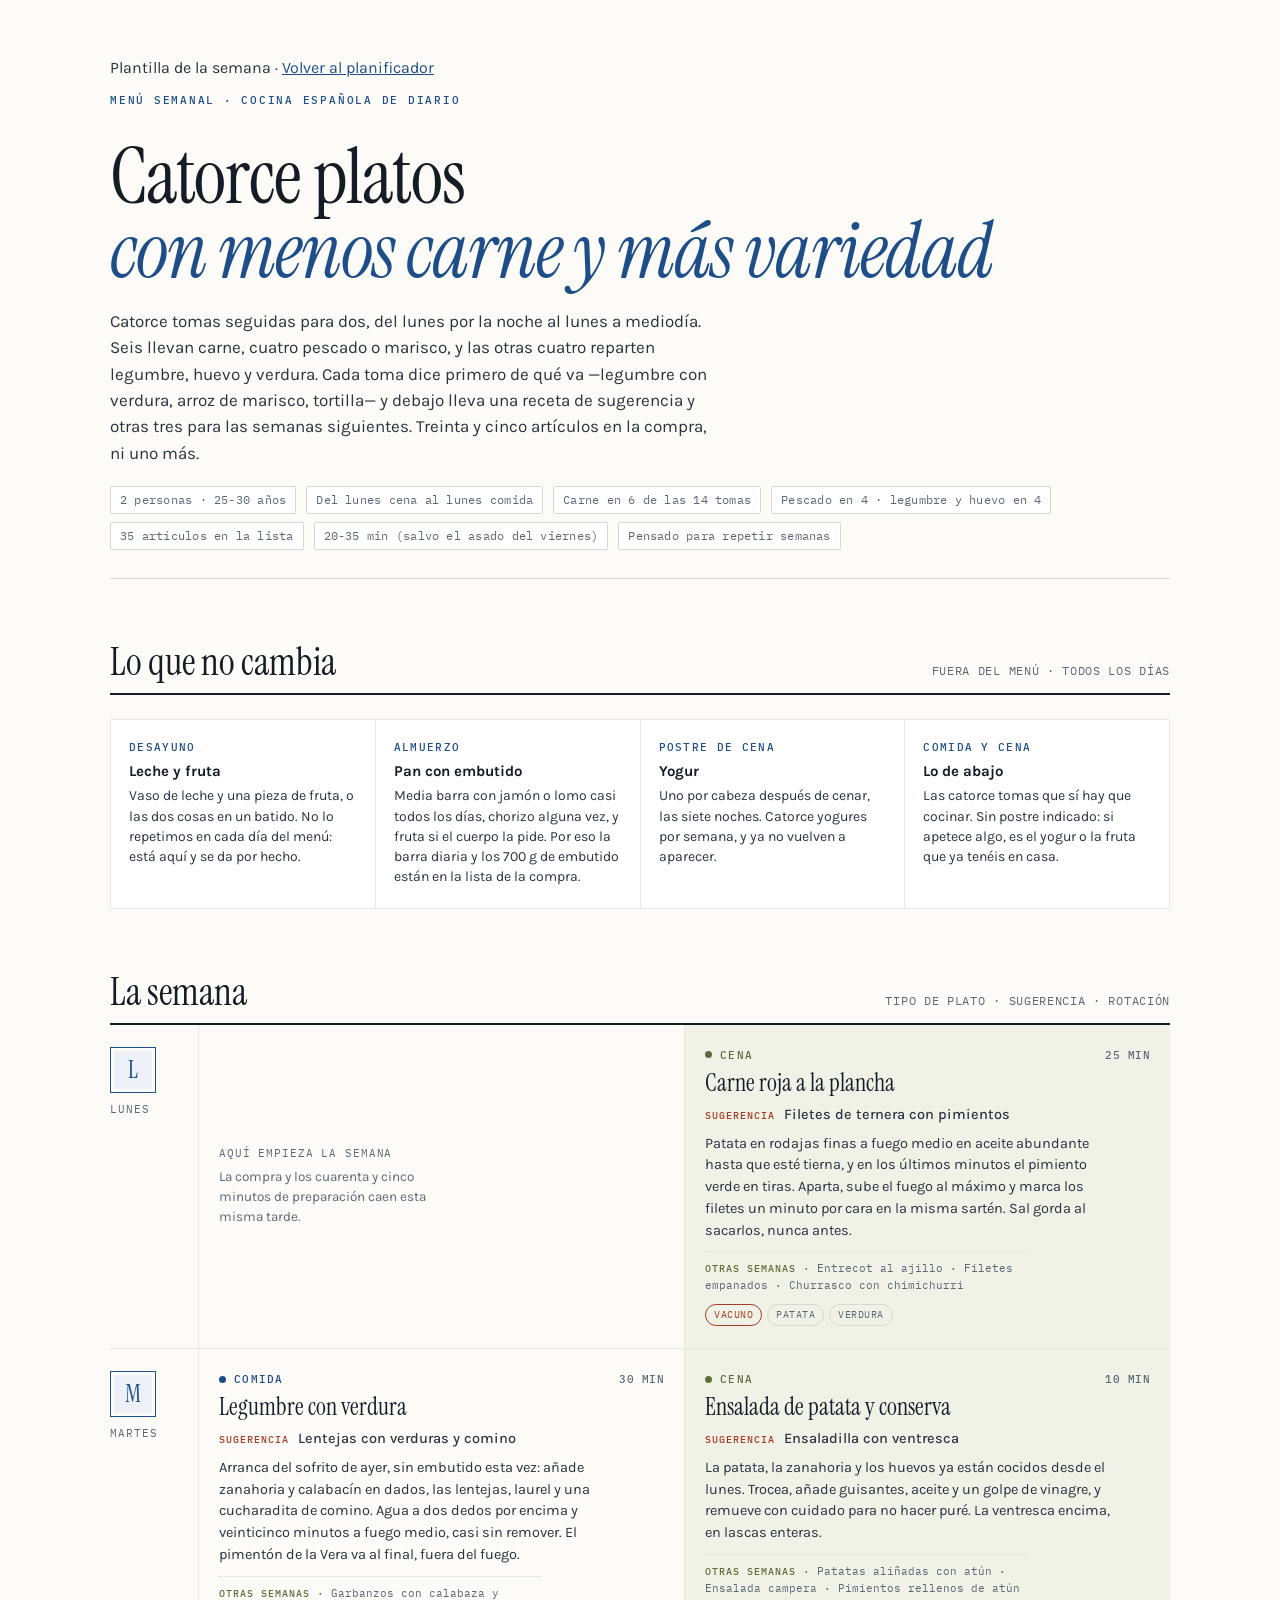
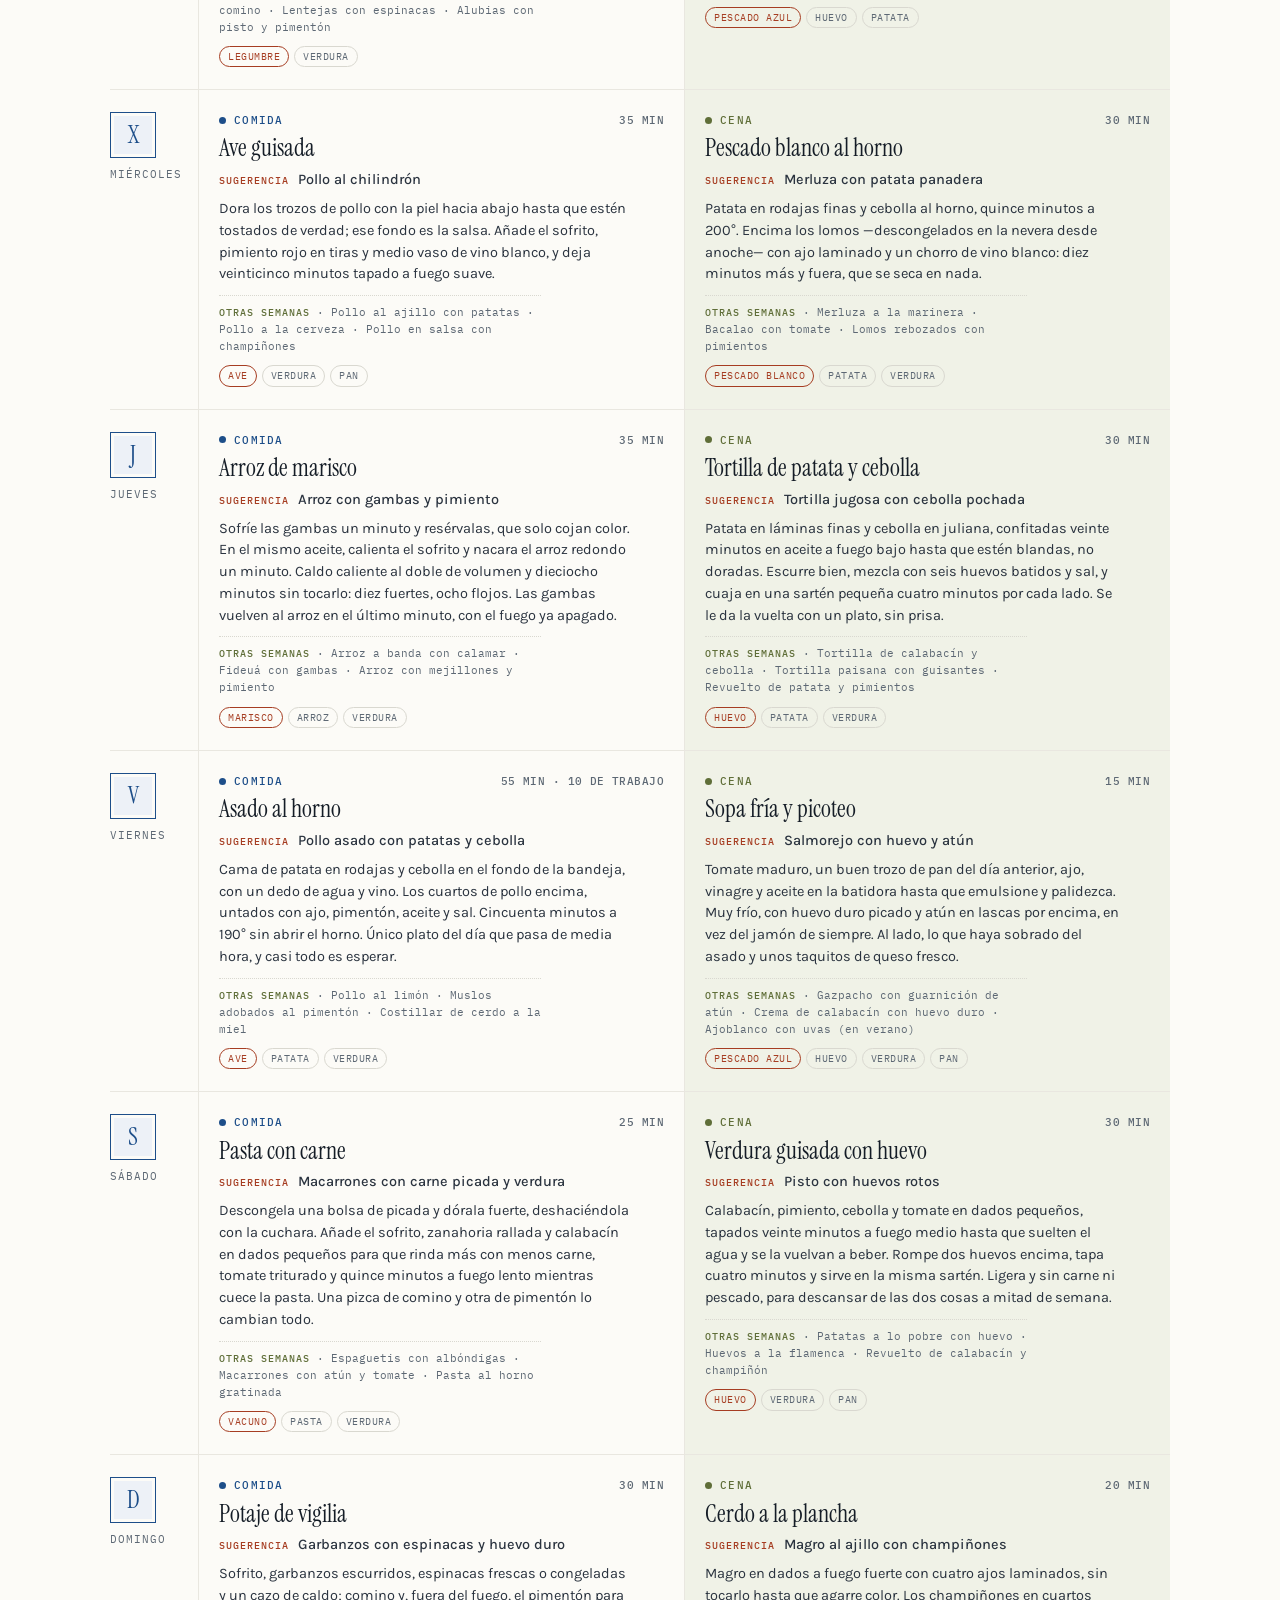
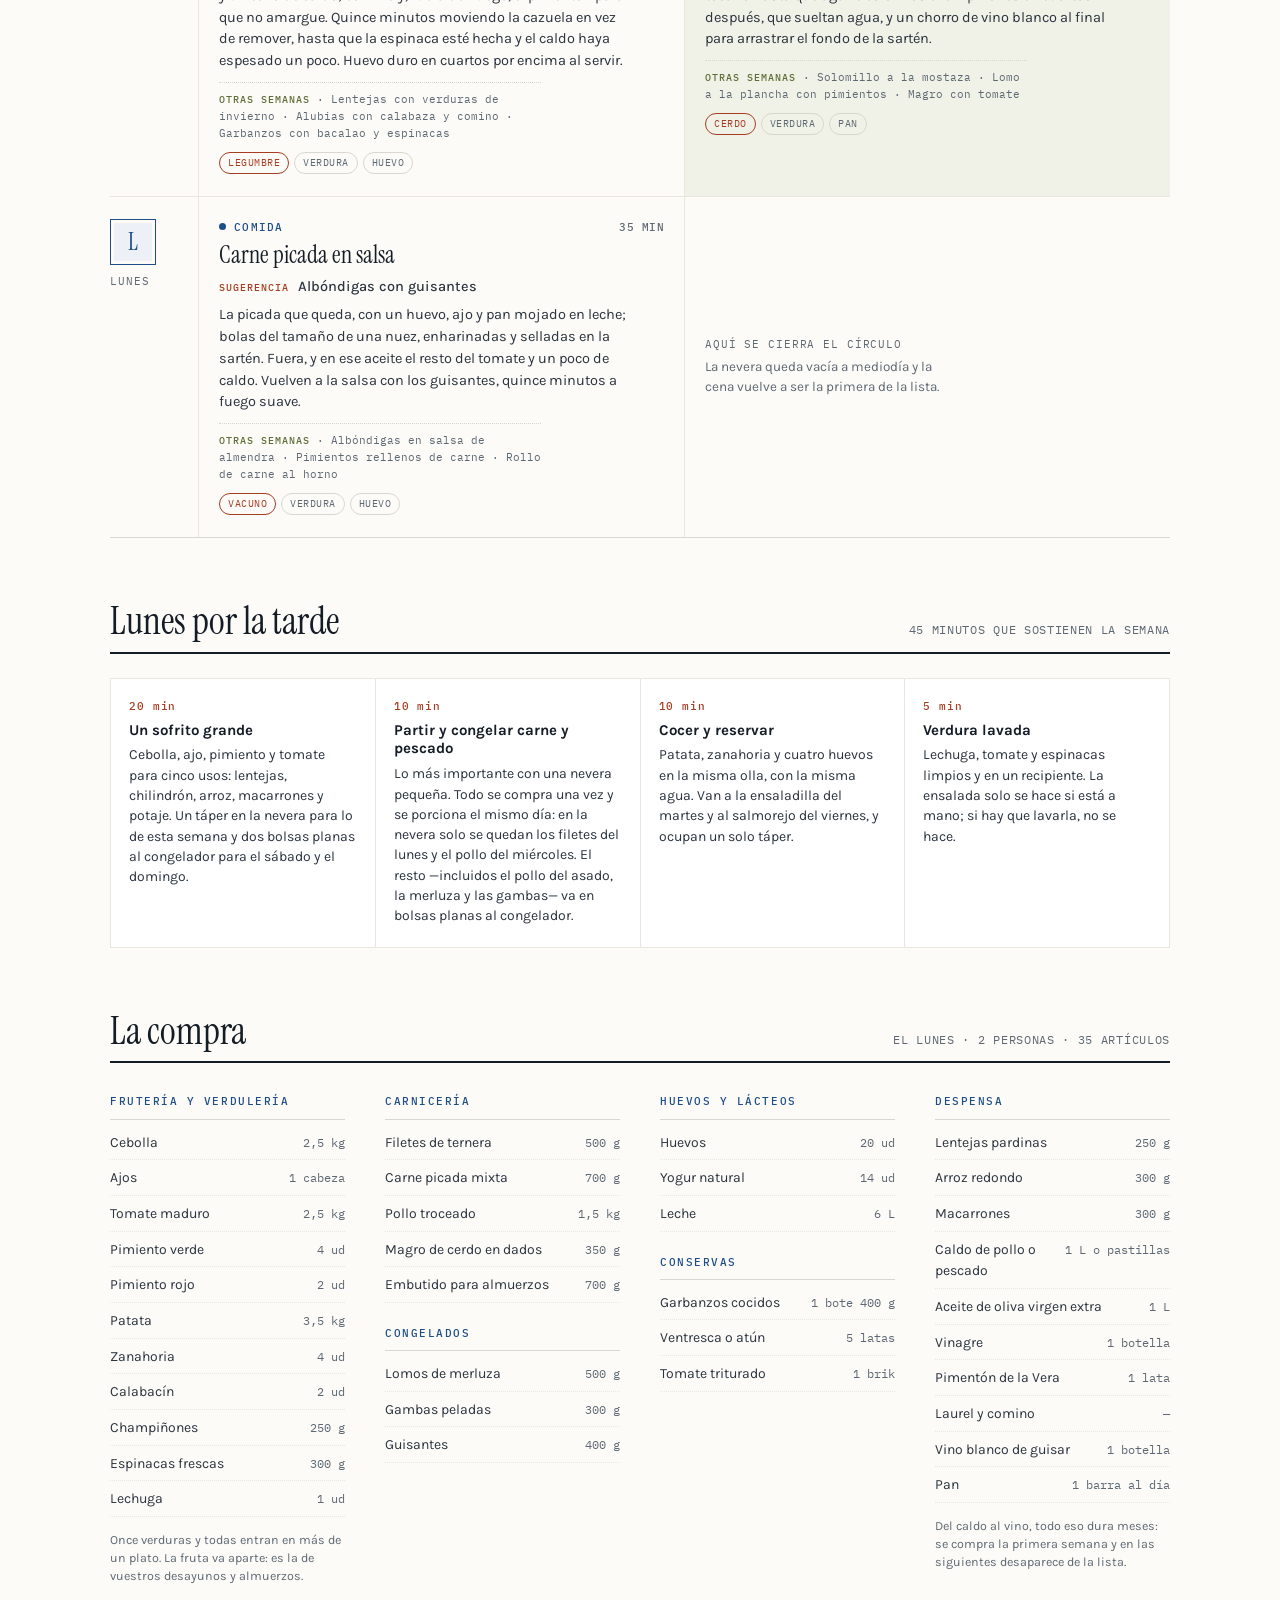
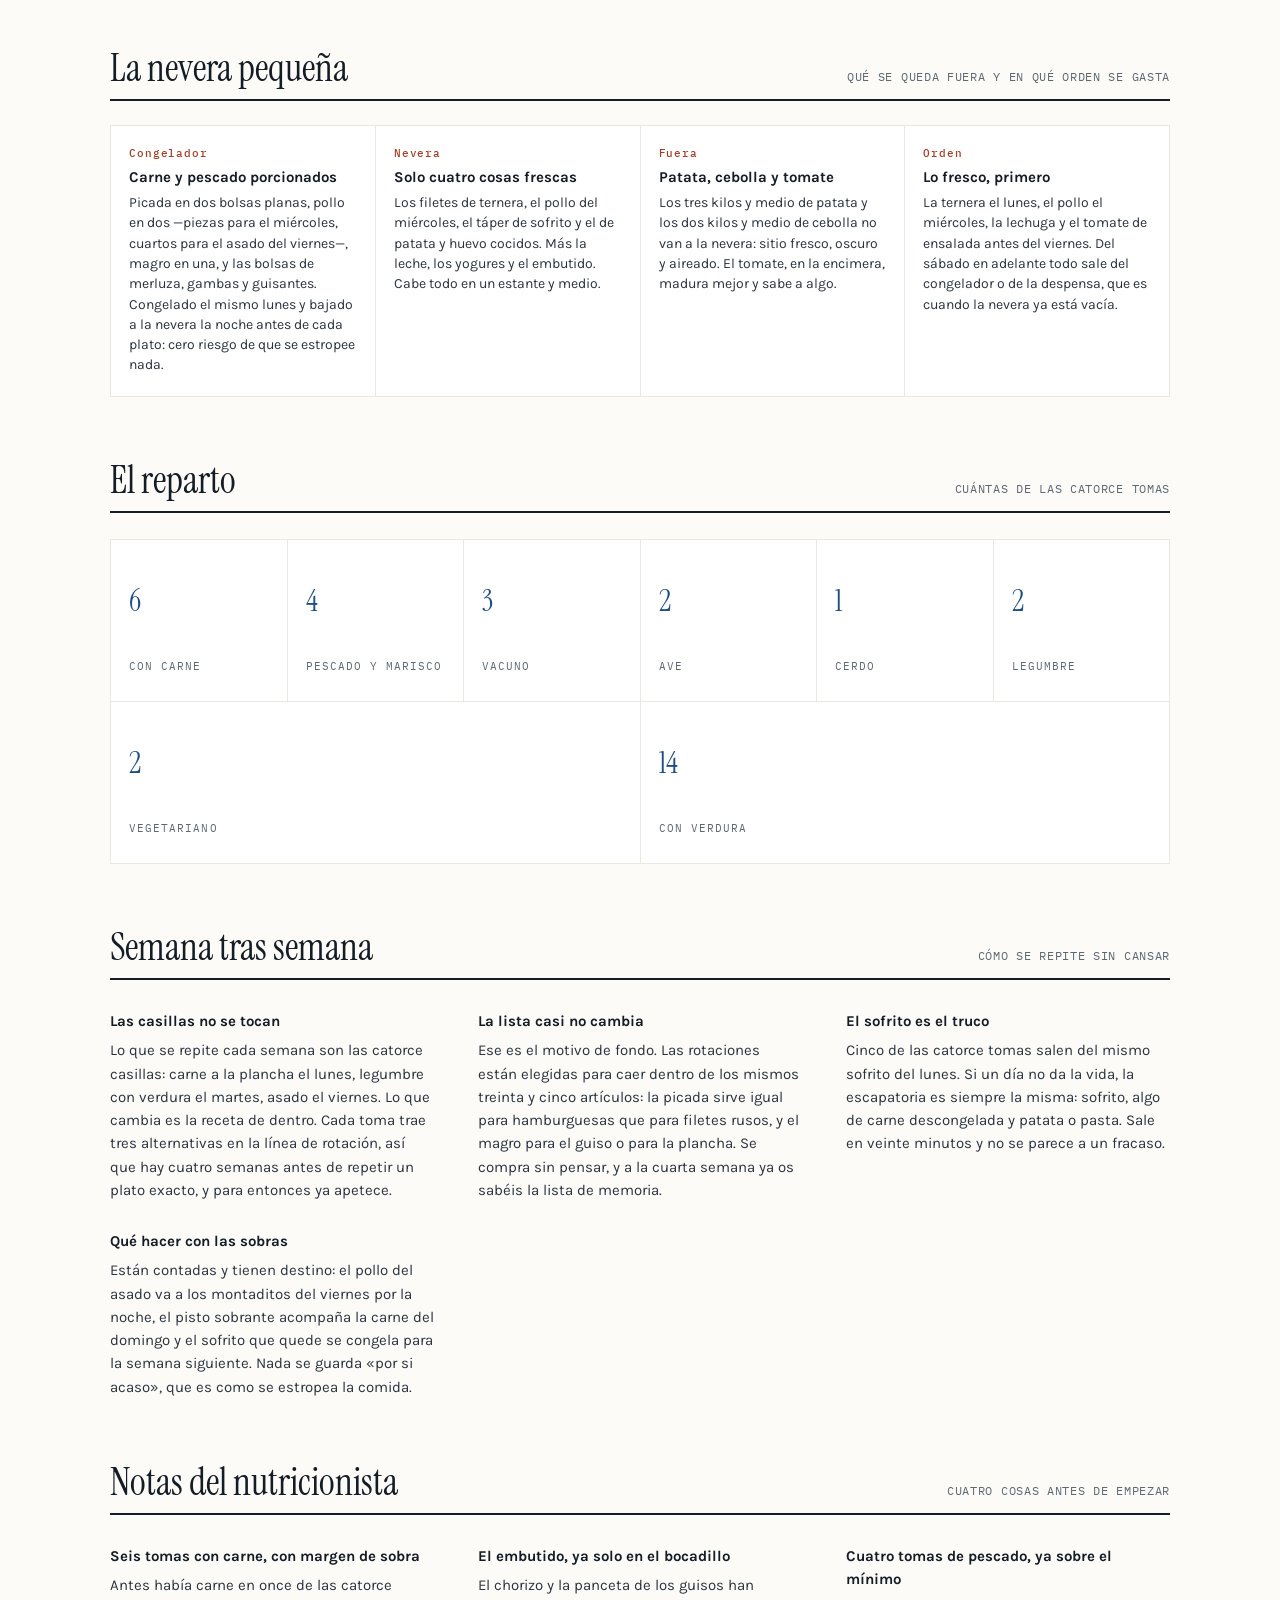
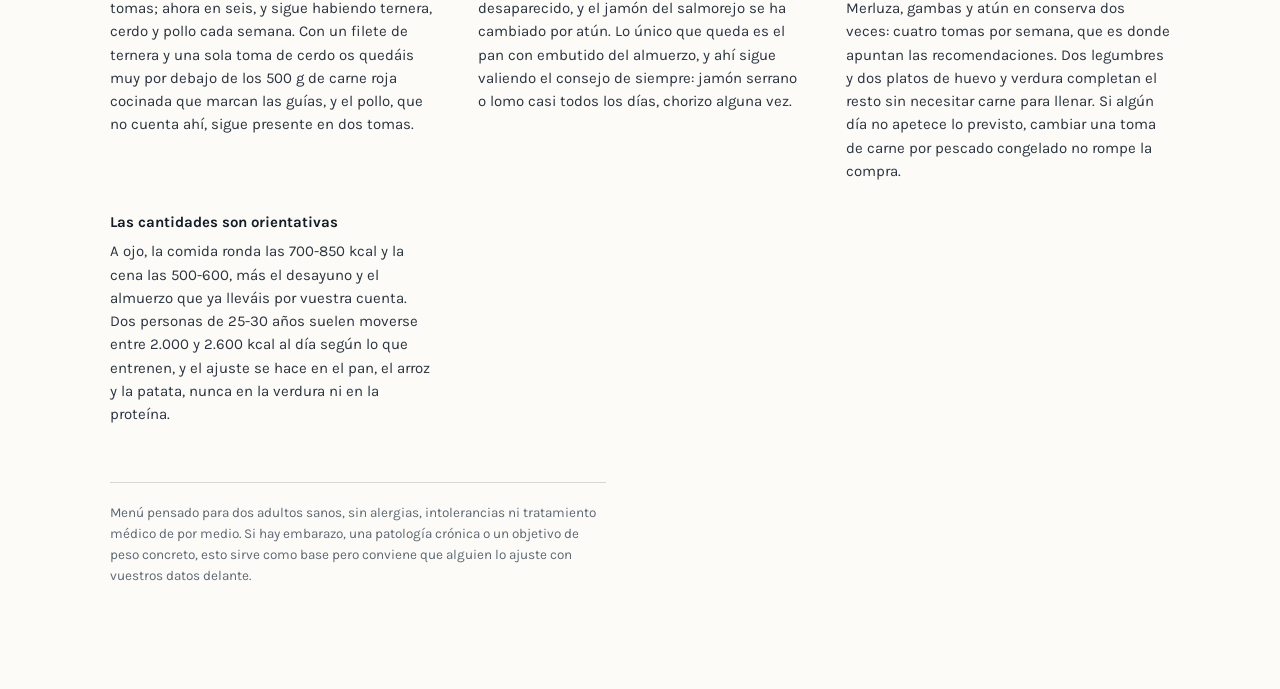
==== plantilla.html @ d4ab8a65 "Convertir la landing en plantilla y añadir un planificador con grafo de alimentos La landing pasa a " ====
<!doctype html>
<html lang="es">
<head>
<meta charset="utf-8">
<meta name="viewport" content="width=device-width, initial-scale=1">
<meta name="description" content="Catorce platos para dos, del lunes por la noche al lunes a mediodía: carne en seis de las catorce tomas, pescado, legumbre y huevo en el resto, una rotación para repetir semanas y una compra de treinta y cinco artículos.">
<meta property="og:title" content="Catorce Platos">
<meta property="og:description" content="Catorce platos para dos, del lunes por la noche al lunes a mediodía: carne en seis de las catorce tomas, pescado, legumbre y huevo en el resto, una rotación para repetir semanas y una compra de treinta y cinco artículos.">
<meta property="og:type" content="website">
<link rel="icon" href="data:image/svg+xml,<svg xmlns=%22http://www.w3.org/2000/svg%22 viewBox=%220 0 100 100%22><text y=%22.9em%22 font-size=%2290%22>%F0%9F%A5%98</text></svg>">
<style>
  :root { color-scheme: light dark; }
  body { margin: 0; }
  img { max-width: 100%; }
  [hidden] { display: none !important; }
</style>
<title>Catorce Platos</title>
<link rel="preconnect" href="https://fonts.googleapis.com">
<link rel="preconnect" href="https://fonts.gstatic.com" crossorigin>
<link rel="stylesheet" href="https://fonts.googleapis.com/css2?family=Instrument+Serif:ital@0;1&amp;family=Karla:wght@400;500;700&amp;family=IBM+Plex+Mono:wght@400;500&amp;display=swap">
<link rel="stylesheet" href="estilos.css">
</head>
<body>

<div class="hoja">

  <nav class="plantilla-aviso">Plantilla de la semana · <a href="index.html">Volver al planificador</a></nav>

  <header class="cabecera">
    <p class="eyebrow">Menú semanal · Cocina española de diario</p>
    <h1>Catorce platos<br><em>con menos carne y más variedad</em></h1>
    <p class="entradilla">Catorce tomas seguidas para dos, del lunes por la noche al lunes a mediodía. Seis llevan carne, cuatro pescado o marisco, y las otras cuatro reparten legumbre, huevo y verdura. Cada toma dice primero de qué va —legumbre con verdura, arroz de marisco, tortilla— y debajo lleva una receta de sugerencia y otras tres para las semanas siguientes. Treinta y cinco artículos en la compra, ni uno más.</p>
    <ul class="supuestos">
      <li>2 personas · 25-30 años</li>
      <li>Del lunes cena al lunes comida</li>
      <li>Carne en 6 de las 14 tomas</li>
      <li>Pescado en 4 · legumbre y huevo en 4</li>
      <li>35 artículos en la lista</li>
      <li>20-35 min (salvo el asado del viernes)</li>
      <li>Pensado para repetir semanas</li>
    </ul>
  </header>

  <div class="rotulo">
    <h2>Lo que no cambia</h2>
    <p>Fuera del menú · Todos los días</p>
  </div>

  <div class="tareas fijo">
    <div class="tarea">
      <p class="reloj">Desayuno</p>
      <h3>Leche y fruta</h3>
      <p>Vaso de leche y una pieza de fruta, o las dos cosas en un batido. No lo repetimos en cada día del menú: está aquí y se da por hecho.</p>
    </div>
    <div class="tarea">
      <p class="reloj">Almuerzo</p>
      <h3>Pan con embutido</h3>
      <p>Media barra con jamón o lomo casi todos los días, chorizo alguna vez, y fruta si el cuerpo la pide. Por eso la barra diaria y los 700 g de embutido están en la lista de la compra.</p>
    </div>
    <div class="tarea">
      <p class="reloj">Postre de cena</p>
      <h3>Yogur</h3>
      <p>Uno por cabeza después de cenar, las siete noches. Catorce yogures por semana, y ya no vuelven a aparecer.</p>
    </div>
    <div class="tarea">
      <p class="reloj">Comida y cena</p>
      <h3>Lo de abajo</h3>
      <p>Las catorce tomas que sí hay que cocinar. Sin postre indicado: si apetece algo, es el yogur o la fruta que ya tenéis en casa.</p>
    </div>
  </div>

  <div class="rotulo">
    <h2>La semana</h2>
    <p>Tipo de plato · Sugerencia · Rotación</p>
  </div>

  <section class="semana">

    <article class="dia">
      <div class="fecha">
        <div class="azulejo" aria-hidden="true">L</div>
        <span>Lunes</span>
      </div>
      <div class="toma toma--linde">
        <p>Aquí empieza la semana</p>
        <p class="eco">La compra y los cuarenta y cinco minutos de preparación caen esta misma tarde.</p>
      </div>
      <div class="toma toma--cena">
        <div class="toma-cab"><span class="marca"></span>Cena<span class="reloj">25 min</span></div>
        <h3>Carne roja a la plancha</h3>
        <p class="sug"><em>Sugerencia</em><b>Filetes de ternera con pimientos</b></p>
        <p>Patata en rodajas finas a fuego medio en aceite abundante hasta que esté tierna, y en los últimos minutos el pimiento verde en tiras. Aparta, sube el fuego al máximo y marca los filetes un minuto por cara en la misma sartén. Sal gorda al sacarlos, nunca antes.</p>
        <p class="rot"><em>Otras semanas</em> · Entrecot al ajillo · Filetes empanados · Churrasco con chimichurri</p>
        <ul class="chips"><li class="destaca">Vacuno</li><li>Patata</li><li>Verdura</li></ul>
      </div>
    </article>

    <article class="dia">
      <div class="fecha">
        <div class="azulejo" aria-hidden="true">M</div>
        <span>Martes</span>
      </div>
      <div class="toma toma--comida">
        <div class="toma-cab"><span class="marca"></span>Comida<span class="reloj">30 min</span></div>
        <h3>Legumbre con verdura</h3>
        <p class="sug"><em>Sugerencia</em><b>Lentejas con verduras y comino</b></p>
        <p>Arranca del sofrito de ayer, sin embutido esta vez: añade zanahoria y calabacín en dados, las lentejas, laurel y una cucharadita de comino. Agua a dos dedos por encima y veinticinco minutos a fuego medio, casi sin remover. El pimentón de la Vera va al final, fuera del fuego.</p>
        <p class="rot"><em>Otras semanas</em> · Garbanzos con calabaza y comino · Lentejas con espinacas · Alubias con pisto y pimentón</p>
        <ul class="chips"><li class="destaca">Legumbre</li><li>Verdura</li></ul>
      </div>
      <div class="toma toma--cena">
        <div class="toma-cab"><span class="marca"></span>Cena<span class="reloj">10 min</span></div>
        <h3>Ensalada de patata y conserva</h3>
        <p class="sug"><em>Sugerencia</em><b>Ensaladilla con ventresca</b></p>
        <p>La patata, la zanahoria y los huevos ya están cocidos desde el lunes. Trocea, añade guisantes, aceite y un golpe de vinagre, y remueve con cuidado para no hacer puré. La ventresca encima, en lascas enteras.</p>
        <p class="rot"><em>Otras semanas</em> · Patatas aliñadas con atún · Ensalada campera · Pimientos rellenos de atún</p>
        <ul class="chips"><li class="destaca">Pescado azul</li><li>Huevo</li><li>Patata</li></ul>
      </div>
    </article>

    <article class="dia">
      <div class="fecha">
        <div class="azulejo" aria-hidden="true">X</div>
        <span>Miércoles</span>
      </div>
      <div class="toma toma--comida">
        <div class="toma-cab"><span class="marca"></span>Comida<span class="reloj">35 min</span></div>
        <h3>Ave guisada</h3>
        <p class="sug"><em>Sugerencia</em><b>Pollo al chilindrón</b></p>
        <p>Dora los trozos de pollo con la piel hacia abajo hasta que estén tostados de verdad; ese fondo es la salsa. Añade el sofrito, pimiento rojo en tiras y medio vaso de vino blanco, y deja veinticinco minutos tapado a fuego suave.</p>
        <p class="rot"><em>Otras semanas</em> · Pollo al ajillo con patatas · Pollo a la cerveza · Pollo en salsa con champiñones</p>
        <ul class="chips"><li class="destaca">Ave</li><li>Verdura</li><li>Pan</li></ul>
      </div>
      <div class="toma toma--cena">
        <div class="toma-cab"><span class="marca"></span>Cena<span class="reloj">30 min</span></div>
        <h3>Pescado blanco al horno</h3>
        <p class="sug"><em>Sugerencia</em><b>Merluza con patata panadera</b></p>
        <p>Patata en rodajas finas y cebolla al horno, quince minutos a 200°. Encima los lomos —descongelados en la nevera desde anoche— con ajo laminado y un chorro de vino blanco: diez minutos más y fuera, que se seca en nada.</p>
        <p class="rot"><em>Otras semanas</em> · Merluza a la marinera · Bacalao con tomate · Lomos rebozados con pimientos</p>
        <ul class="chips"><li class="destaca">Pescado blanco</li><li>Patata</li><li>Verdura</li></ul>
      </div>
    </article>

    <article class="dia">
      <div class="fecha">
        <div class="azulejo" aria-hidden="true">J</div>
        <span>Jueves</span>
      </div>
      <div class="toma toma--comida">
        <div class="toma-cab"><span class="marca"></span>Comida<span class="reloj">35 min</span></div>
        <h3>Arroz de marisco</h3>
        <p class="sug"><em>Sugerencia</em><b>Arroz con gambas y pimiento</b></p>
        <p>Sofríe las gambas un minuto y resérvalas, que solo cojan color. En el mismo aceite, calienta el sofrito y nacara el arroz redondo un minuto. Caldo caliente al doble de volumen y dieciocho minutos sin tocarlo: diez fuertes, ocho flojos. Las gambas vuelven al arroz en el último minuto, con el fuego ya apagado.</p>
        <p class="rot"><em>Otras semanas</em> · Arroz a banda con calamar · Fideuá con gambas · Arroz con mejillones y pimiento</p>
        <ul class="chips"><li class="destaca">Marisco</li><li>Arroz</li><li>Verdura</li></ul>
      </div>
      <div class="toma toma--cena">
        <div class="toma-cab"><span class="marca"></span>Cena<span class="reloj">30 min</span></div>
        <h3>Tortilla de patata y cebolla</h3>
        <p class="sug"><em>Sugerencia</em><b>Tortilla jugosa con cebolla pochada</b></p>
        <p>Patata en láminas finas y cebolla en juliana, confitadas veinte minutos en aceite a fuego bajo hasta que estén blandas, no doradas. Escurre bien, mezcla con seis huevos batidos y sal, y cuaja en una sartén pequeña cuatro minutos por cada lado. Se le da la vuelta con un plato, sin prisa.</p>
        <p class="rot"><em>Otras semanas</em> · Tortilla de calabacín y cebolla · Tortilla paisana con guisantes · Revuelto de patata y pimientos</p>
        <ul class="chips"><li class="destaca">Huevo</li><li>Patata</li><li>Verdura</li></ul>
      </div>
    </article>

    <article class="dia">
      <div class="fecha">
        <div class="azulejo" aria-hidden="true">V</div>
        <span>Viernes</span>
      </div>
      <div class="toma toma--comida">
        <div class="toma-cab"><span class="marca"></span>Comida<span class="reloj">55 min · 10 de trabajo</span></div>
        <h3>Asado al horno</h3>
        <p class="sug"><em>Sugerencia</em><b>Pollo asado con patatas y cebolla</b></p>
        <p>Cama de patata en rodajas y cebolla en el fondo de la bandeja, con un dedo de agua y vino. Los cuartos de pollo encima, untados con ajo, pimentón, aceite y sal. Cincuenta minutos a 190° sin abrir el horno. Único plato del día que pasa de media hora, y casi todo es esperar.</p>
        <p class="rot"><em>Otras semanas</em> · Pollo al limón · Muslos adobados al pimentón · Costillar de cerdo a la miel</p>
        <ul class="chips"><li class="destaca">Ave</li><li>Patata</li><li>Verdura</li></ul>
      </div>
      <div class="toma toma--cena">
        <div class="toma-cab"><span class="marca"></span>Cena<span class="reloj">15 min</span></div>
        <h3>Sopa fría y picoteo</h3>
        <p class="sug"><em>Sugerencia</em><b>Salmorejo con huevo y atún</b></p>
        <p>Tomate maduro, un buen trozo de pan del día anterior, ajo, vinagre y aceite en la batidora hasta que emulsione y palidezca. Muy frío, con huevo duro picado y atún en lascas por encima, en vez del jamón de siempre. Al lado, lo que haya sobrado del asado y unos taquitos de queso fresco.</p>
        <p class="rot"><em>Otras semanas</em> · Gazpacho con guarnición de atún · Crema de calabacín con huevo duro · Ajoblanco con uvas (en verano)</p>
        <ul class="chips"><li class="destaca">Pescado azul</li><li>Huevo</li><li>Verdura</li><li>Pan</li></ul>
      </div>
    </article>

    <article class="dia">
      <div class="fecha">
        <div class="azulejo" aria-hidden="true">S</div>
        <span>Sábado</span>
      </div>
      <div class="toma toma--comida">
        <div class="toma-cab"><span class="marca"></span>Comida<span class="reloj">25 min</span></div>
        <h3>Pasta con carne</h3>
        <p class="sug"><em>Sugerencia</em><b>Macarrones con carne picada y verdura</b></p>
        <p>Descongela una bolsa de picada y dórala fuerte, deshaciéndola con la cuchara. Añade el sofrito, zanahoria rallada y calabacín en dados pequeños para que rinda más con menos carne, tomate triturado y quince minutos a fuego lento mientras cuece la pasta. Una pizca de comino y otra de pimentón lo cambian todo.</p>
        <p class="rot"><em>Otras semanas</em> · Espaguetis con albóndigas · Macarrones con atún y tomate · Pasta al horno gratinada</p>
        <ul class="chips"><li class="destaca">Vacuno</li><li>Pasta</li><li>Verdura</li></ul>
      </div>
      <div class="toma toma--cena">
        <div class="toma-cab"><span class="marca"></span>Cena<span class="reloj">30 min</span></div>
        <h3>Verdura guisada con huevo</h3>
        <p class="sug"><em>Sugerencia</em><b>Pisto con huevos rotos</b></p>
        <p>Calabacín, pimiento, cebolla y tomate en dados pequeños, tapados veinte minutos a fuego medio hasta que suelten el agua y se la vuelvan a beber. Rompe dos huevos encima, tapa cuatro minutos y sirve en la misma sartén. Ligera y sin carne ni pescado, para descansar de las dos cosas a mitad de semana.</p>
        <p class="rot"><em>Otras semanas</em> · Patatas a lo pobre con huevo · Huevos a la flamenca · Revuelto de calabacín y champiñón</p>
        <ul class="chips"><li class="destaca">Huevo</li><li>Verdura</li><li>Pan</li></ul>
      </div>
    </article>

    <article class="dia">
      <div class="fecha">
        <div class="azulejo" aria-hidden="true">D</div>
        <span>Domingo</span>
      </div>
      <div class="toma toma--comida">
        <div class="toma-cab"><span class="marca"></span>Comida<span class="reloj">30 min</span></div>
        <h3>Potaje de vigilia</h3>
        <p class="sug"><em>Sugerencia</em><b>Garbanzos con espinacas y huevo duro</b></p>
        <p>Sofrito, garbanzos escurridos, espinacas frescas o congeladas y un cazo de caldo; comino y, fuera del fuego, el pimentón para que no amargue. Quince minutos moviendo la cazuela en vez de remover, hasta que la espinaca esté hecha y el caldo haya espesado un poco. Huevo duro en cuartos por encima al servir.</p>
        <p class="rot"><em>Otras semanas</em> · Lentejas con verduras de invierno · Alubias con calabaza y comino · Garbanzos con bacalao y espinacas</p>
        <ul class="chips"><li class="destaca">Legumbre</li><li>Verdura</li><li>Huevo</li></ul>
      </div>
      <div class="toma toma--cena">
        <div class="toma-cab"><span class="marca"></span>Cena<span class="reloj">20 min</span></div>
        <h3>Cerdo a la plancha</h3>
        <p class="sug"><em>Sugerencia</em><b>Magro al ajillo con champiñones</b></p>
        <p>Magro en dados a fuego fuerte con cuatro ajos laminados, sin tocarlo hasta que agarre color. Los champiñones en cuartos después, que sueltan agua, y un chorro de vino blanco al final para arrastrar el fondo de la sartén.</p>
        <p class="rot"><em>Otras semanas</em> · Solomillo a la mostaza · Lomo a la plancha con pimientos · Magro con tomate</p>
        <ul class="chips"><li class="destaca">Cerdo</li><li>Verdura</li><li>Pan</li></ul>
      </div>
    </article>

    <article class="dia">
      <div class="fecha">
        <div class="azulejo" aria-hidden="true">L</div>
        <span>Lunes</span>
      </div>
      <div class="toma toma--comida">
        <div class="toma-cab"><span class="marca"></span>Comida<span class="reloj">35 min</span></div>
        <h3>Carne picada en salsa</h3>
        <p class="sug"><em>Sugerencia</em><b>Albóndigas con guisantes</b></p>
        <p>La picada que queda, con un huevo, ajo y pan mojado en leche; bolas del tamaño de una nuez, enharinadas y selladas en la sartén. Fuera, y en ese aceite el resto del tomate y un poco de caldo. Vuelven a la salsa con los guisantes, quince minutos a fuego suave.</p>
        <p class="rot"><em>Otras semanas</em> · Albóndigas en salsa de almendra · Pimientos rellenos de carne · Rollo de carne al horno</p>
        <ul class="chips"><li class="destaca">Vacuno</li><li>Verdura</li><li>Huevo</li></ul>
      </div>
      <div class="toma toma--linde">
        <p>Aquí se cierra el círculo</p>
        <p class="eco">La nevera queda vacía a mediodía y la cena vuelve a ser la primera de la lista.</p>
      </div>
    </article>

  </section>

  <div class="rotulo">
    <h2>Lunes por la tarde</h2>
    <p>45 minutos que sostienen la semana</p>
  </div>

  <div class="tareas">
    <div class="tarea">
      <p class="reloj">20 min</p>
      <h3>Un sofrito grande</h3>
      <p>Cebolla, ajo, pimiento y tomate para cinco usos: lentejas, chilindrón, arroz, macarrones y potaje. Un táper en la nevera para lo de esta semana y dos bolsas planas al congelador para el sábado y el domingo.</p>
    </div>
    <div class="tarea">
      <p class="reloj">10 min</p>
      <h3>Partir y congelar carne y pescado</h3>
      <p>Lo más importante con una nevera pequeña. Todo se compra una vez y se porciona el mismo día: en la nevera solo se quedan los filetes del lunes y el pollo del miércoles. El resto —incluidos el pollo del asado, la merluza y las gambas— va en bolsas planas al congelador.</p>
    </div>
    <div class="tarea">
      <p class="reloj">10 min</p>
      <h3>Cocer y reservar</h3>
      <p>Patata, zanahoria y cuatro huevos en la misma olla, con la misma agua. Van a la ensaladilla del martes y al salmorejo del viernes, y ocupan un solo táper.</p>
    </div>
    <div class="tarea">
      <p class="reloj">5 min</p>
      <h3>Verdura lavada</h3>
      <p>Lechuga, tomate y espinacas limpios y en un recipiente. La ensalada solo se hace si está a mano; si hay que lavarla, no se hace.</p>
    </div>
  </div>

  <div class="rotulo">
    <h2>La compra</h2>
    <p>El lunes · 2 personas · 35 artículos</p>
  </div>

  <div class="compra">
    <div class="puesto">
      <h3>Frutería y verdulería</h3>
      <ul>
        <li>Cebolla <span class="cant">2,5 kg</span></li>
        <li>Ajos <span class="cant">1 cabeza</span></li>
        <li>Tomate maduro <span class="cant">2,5 kg</span></li>
        <li>Pimiento verde <span class="cant">4 ud</span></li>
        <li>Pimiento rojo <span class="cant">2 ud</span></li>
        <li>Patata <span class="cant">3,5 kg</span></li>
        <li>Zanahoria <span class="cant">4 ud</span></li>
        <li>Calabacín <span class="cant">2 ud</span></li>
        <li>Champiñones <span class="cant">250 g</span></li>
        <li>Espinacas frescas <span class="cant">300 g</span></li>
        <li>Lechuga <span class="cant">1 ud</span></li>
      </ul>
      <p class="apunte">Once verduras y todas entran en más de un plato. La fruta va aparte: es la de vuestros desayunos y almuerzos.</p>
    </div>
    <div class="puesto">
      <h3>Carnicería</h3>
      <ul>
        <li>Filetes de ternera <span class="cant">500 g</span></li>
        <li>Carne picada mixta <span class="cant">700 g</span></li>
        <li>Pollo troceado <span class="cant">1,5 kg</span></li>
        <li>Magro de cerdo en dados <span class="cant">350 g</span></li>
        <li>Embutido para almuerzos <span class="cant">700 g</span></li>
      </ul>
      <h3 style="margin-top:22px">Congelados</h3>
      <ul>
        <li>Lomos de merluza <span class="cant">500 g</span></li>
        <li>Gambas peladas <span class="cant">300 g</span></li>
        <li>Guisantes <span class="cant">400 g</span></li>
      </ul>
    </div>
    <div class="puesto">
      <h3>Huevos y lácteos</h3>
      <ul>
        <li>Huevos <span class="cant">20 ud</span></li>
        <li>Yogur natural <span class="cant">14 ud</span></li>
        <li>Leche <span class="cant">6 L</span></li>
      </ul>
      <h3 style="margin-top:22px">Conservas</h3>
      <ul>
        <li>Garbanzos cocidos <span class="cant">1 bote 400 g</span></li>
        <li>Ventresca o atún <span class="cant">5 latas</span></li>
        <li>Tomate triturado <span class="cant">1 brik</span></li>
      </ul>
    </div>
    <div class="puesto">
      <h3>Despensa</h3>
      <ul>
        <li>Lentejas pardinas <span class="cant">250 g</span></li>
        <li>Arroz redondo <span class="cant">300 g</span></li>
        <li>Macarrones <span class="cant">300 g</span></li>
        <li>Caldo de pollo o pescado <span class="cant">1 L o pastillas</span></li>
        <li>Aceite de oliva virgen extra <span class="cant">1 L</span></li>
        <li>Vinagre <span class="cant">1 botella</span></li>
        <li>Pimentón de la Vera <span class="cant">1 lata</span></li>
        <li>Laurel y comino <span class="cant">—</span></li>
        <li>Vino blanco de guisar <span class="cant">1 botella</span></li>
        <li>Pan <span class="cant">1 barra al día</span></li>
      </ul>
      <p class="apunte">Del caldo al vino, todo eso dura meses: se compra la primera semana y en las siguientes desaparece de la lista.</p>
    </div>
  </div>

  <div class="rotulo">
    <h2>La nevera pequeña</h2>
    <p>Qué se queda fuera y en qué orden se gasta</p>
  </div>

  <div class="tareas">
    <div class="tarea">
      <p class="reloj">Congelador</p>
      <h3>Carne y pescado porcionados</h3>
      <p>Picada en dos bolsas planas, pollo en dos —piezas para el miércoles, cuartos para el asado del viernes—, magro en una, y las bolsas de merluza, gambas y guisantes. Congelado el mismo lunes y bajado a la nevera la noche antes de cada plato: cero riesgo de que se estropee nada.</p>
    </div>
    <div class="tarea">
      <p class="reloj">Nevera</p>
      <h3>Solo cuatro cosas frescas</h3>
      <p>Los filetes de ternera, el pollo del miércoles, el táper de sofrito y el de patata y huevo cocidos. Más la leche, los yogures y el embutido. Cabe todo en un estante y medio.</p>
    </div>
    <div class="tarea">
      <p class="reloj">Fuera</p>
      <h3>Patata, cebolla y tomate</h3>
      <p>Los tres kilos y medio de patata y los dos kilos y medio de cebolla no van a la nevera: sitio fresco, oscuro y aireado. El tomate, en la encimera, madura mejor y sabe a algo.</p>
    </div>
    <div class="tarea">
      <p class="reloj">Orden</p>
      <h3>Lo fresco, primero</h3>
      <p>La ternera el lunes, el pollo el miércoles, la lechuga y el tomate de ensalada antes del viernes. Del sábado en adelante todo sale del congelador o de la despensa, que es cuando la nevera ya está vacía.</p>
    </div>
  </div>

  <div class="rotulo">
    <h2>El reparto</h2>
    <p>Cuántas de las catorce tomas</p>
  </div>

  <div class="balance">
    <div><p class="valor">6</p><p class="clave">Con carne</p></div>
    <div><p class="valor">4</p><p class="clave">Pescado y marisco</p></div>
    <div><p class="valor">3</p><p class="clave">Vacuno</p></div>
    <div><p class="valor">2</p><p class="clave">Ave</p></div>
    <div><p class="valor">1</p><p class="clave">Cerdo</p></div>
    <div><p class="valor">2</p><p class="clave">Legumbre</p></div>
    <div><p class="valor">2</p><p class="clave">Vegetariano</p></div>
    <div><p class="valor">14</p><p class="clave">Con verdura</p></div>
  </div>

  <div class="rotulo">
    <h2>Semana tras semana</h2>
    <p>Cómo se repite sin cansar</p>
  </div>

  <div class="notas">
    <div class="nota">
      <h3>Las casillas no se tocan</h3>
      <p>Lo que se repite cada semana son las catorce casillas: carne a la plancha el lunes, legumbre con verdura el martes, asado el viernes. Lo que cambia es la receta de dentro. Cada toma trae tres alternativas en la línea de rotación, así que hay cuatro semanas antes de repetir un plato exacto, y para entonces ya apetece.</p>
    </div>
    <div class="nota">
      <h3>La lista casi no cambia</h3>
      <p>Ese es el motivo de fondo. Las rotaciones están elegidas para caer dentro de los mismos treinta y cinco artículos: la picada sirve igual para hamburguesas que para filetes rusos, y el magro para el guiso o para la plancha. Se compra sin pensar, y a la cuarta semana ya os sabéis la lista de memoria.</p>
    </div>
    <div class="nota">
      <h3>El sofrito es el truco</h3>
      <p>Cinco de las catorce tomas salen del mismo sofrito del lunes. Si un día no da la vida, la escapatoria es siempre la misma: sofrito, algo de carne descongelada y patata o pasta. Sale en veinte minutos y no se parece a un fracaso.</p>
    </div>
    <div class="nota">
      <h3>Qué hacer con las sobras</h3>
      <p>Están contadas y tienen destino: el pollo del asado va a los montaditos del viernes por la noche, el pisto sobrante acompaña la carne del domingo y el sofrito que quede se congela para la semana siguiente. Nada se guarda «por si acaso», que es como se estropea la comida.</p>
    </div>
  </div>

  <div class="rotulo">
    <h2>Notas del nutricionista</h2>
    <p>Cuatro cosas antes de empezar</p>
  </div>

  <div class="notas">
    <div class="nota">
      <h3>Seis tomas con carne, con margen de sobra</h3>
      <p>Antes había carne en once de las catorce tomas; ahora en seis, y sigue habiendo ternera, cerdo y pollo cada semana. Con un filete de ternera y una sola toma de cerdo os quedáis muy por debajo de los 500 g de carne roja cocinada que marcan las guías, y el pollo, que no cuenta ahí, sigue presente en dos tomas.</p>
    </div>
    <div class="nota">
      <h3>El embutido, ya solo en el bocadillo</h3>
      <p>El chorizo y la panceta de los guisos han desaparecido, y el jamón del salmorejo se ha cambiado por atún. Lo único que queda es el pan con embutido del almuerzo, y ahí sigue valiendo el consejo de siempre: jamón serrano o lomo casi todos los días, chorizo alguna vez.</p>
    </div>
    <div class="nota">
      <h3>Cuatro tomas de pescado, ya sobre el mínimo</h3>
      <p>Merluza, gambas y atún en conserva dos veces: cuatro tomas por semana, que es donde apuntan las recomendaciones. Dos legumbres y dos platos de huevo y verdura completan el resto sin necesitar carne para llenar. Si algún día no apetece lo previsto, cambiar una toma de carne por pescado congelado no rompe la compra.</p>
    </div>
    <div class="nota">
      <h3>Las cantidades son orientativas</h3>
      <p>A ojo, la comida ronda las 700-850 kcal y la cena las 500-600, más el desayuno y el almuerzo que ya lleváis por vuestra cuenta. Dos personas de 25-30 años suelen moverse entre 2.000 y 2.600 kcal al día según lo que entrenen, y el ajuste se hace en el pan, el arroz y la patata, nunca en la verdura ni en la proteína.</p>
    </div>
  </div>

  <p class="pie">Menú pensado para dos adultos sanos, sin alergias, intolerancias ni tratamiento médico de por medio. Si hay embarazo, una patología crónica o un objetivo de peso concreto, esto sirve como base pero conviene que alguien lo ajuste con vuestros datos delante.</p>

</div>
</body>
</html>
---- estilos.css ----
:root {
    --cal: #FCFBF7;
    --papel: #FFFFFF;
    --tinta: #141C26;
    --texto: #2A333F;
    --suave: #5D6874;
    --linea: #D9D8D0;
    --linea-fina: #E9E7E0;
    --anil: #1D4E89;
    --anil-tinte: #EDF1F7;
    --oliva: #5F6E38;
    --oliva-tinte: #F0F2E7;
    --pimenton: #A63D22;

    --display: "Instrument Serif", "Iowan Old Style", Georgia, serif;
    --cuerpo: "Karla", "Helvetica Neue", Arial, sans-serif;
    --dato: "IBM Plex Mono", "SFMono-Regular", Menlo, monospace;
  }

  @media (prefers-color-scheme: dark) {
    :root:not([data-theme="light"]) {
      --cal: #111822;
      --papel: #161E29;
      --tinta: #F1F4F1;
      --texto: #D6DBE1;
      --suave: #97A2AE;
      --linea: #2B3644;
      --linea-fina: #222C38;
      --anil: #83B3E2;
      --anil-tinte: #182534;
      --oliva: #ABBE76;
      --oliva-tinte: #1B2420;
      --pimenton: #E28466;
    }
  }

  :root[data-theme="dark"] {
    --cal: #111822;
    --papel: #161E29;
    --tinta: #F1F4F1;
    --texto: #D6DBE1;
    --suave: #97A2AE;
    --linea: #2B3644;
    --linea-fina: #222C38;
    --anil: #83B3E2;
    --anil-tinte: #182534;
    --oliva: #ABBE76;
    --oliva-tinte: #1B2420;
    --pimenton: #E28466;
  }

  body {
    background: var(--cal);
    color: var(--texto);
    font-family: var(--cuerpo);
    font-size: 16px;
    line-height: 1.55;
    -webkit-font-smoothing: antialiased;
  }

  .hoja {
    max-width: 1060px;
    margin: 0 auto;
    padding: 56px 24px 88px;
  }

  a { color: var(--anil); }
  :focus-visible { outline: 2px solid var(--anil); outline-offset: 3px; }

  /* ---------- cabecera ---------- */

  .cabecera {
    display: flex;
    flex-direction: column;
    gap: 20px;
    padding-bottom: 28px;
    border-bottom: 1px solid var(--linea);
  }

  .eyebrow {
    font-family: var(--dato);
    font-size: 11px;
    font-weight: 500;
    letter-spacing: 0.16em;
    text-transform: uppercase;
    color: var(--anil);
  }

  h1 {
    font-family: var(--display);
    font-weight: 400;
    font-size: clamp(46px, 8vw, 78px);
    line-height: 0.95;
    letter-spacing: -0.015em;
    color: var(--tinta);
    margin: 0;
    text-wrap: balance;
  }

  h1 em { font-style: italic; color: var(--anil); }

  .entradilla {
    max-width: 60ch;
    font-size: 17px;
    color: var(--texto);
    margin: 0;
  }

  .supuestos {
    display: flex;
    flex-wrap: wrap;
    gap: 8px 10px;
    list-style: none;
    margin: 0;
    padding: 0;
  }

  .supuestos li {
    font-family: var(--dato);
    font-size: 11.5px;
    letter-spacing: 0.02em;
    color: var(--suave);
    border: 1px solid var(--linea);
    border-radius: 2px;
    padding: 4px 9px;
    background: var(--papel);
  }

  /* ---------- rótulos de sección ---------- */

  .rotulo {
    display: flex;
    align-items: baseline;
    justify-content: space-between;
    gap: 16px;
    margin: 64px 0 0;
    padding-bottom: 10px;
    border-bottom: 2px solid var(--tinta);
  }

  .rotulo h2 {
    font-family: var(--display);
    font-weight: 400;
    font-size: clamp(28px, 4vw, 38px);
    line-height: 1.05;
    color: var(--tinta);
    margin: 0;
  }

  .rotulo p {
    font-family: var(--dato);
    font-size: 11.5px;
    letter-spacing: 0.06em;
    text-transform: uppercase;
    color: var(--suave);
    margin: 0;
    text-align: right;
  }

  /* ---------- parrilla de días ---------- */

  .semana { display: flex; flex-direction: column; }

  .dia {
    display: grid;
    grid-template-columns: 88px 1fr 1fr;
    border-bottom: 1px solid var(--linea-fina);
  }

  .dia:last-child { border-bottom: 1px solid var(--linea); }

  .fecha {
    display: flex;
    flex-direction: column;
    align-items: flex-start;
    gap: 8px;
    padding: 22px 18px 22px 0;
  }

  .azulejo {
    display: grid;
    place-items: center;
    width: 44px;
    height: 44px;
    border: 1px solid var(--anil);
    box-shadow: inset 0 0 0 3px var(--cal), inset 0 0 0 4px var(--anil-tinte);
    background: var(--anil-tinte);
    font-family: var(--display);
    font-size: 24px;
    line-height: 1;
    color: var(--anil);
  }

  .fecha span {
    font-family: var(--dato);
    font-size: 10.5px;
    letter-spacing: 0.1em;
    text-transform: uppercase;
    color: var(--suave);
  }

  .toma {
    display: flex;
    flex-direction: column;
    gap: 7px;
    padding: 22px 20px;
    border-left: 1px solid var(--linea-fina);
  }

  .toma--cena { background: var(--oliva-tinte); }

  .toma-cab {
    display: flex;
    align-items: center;
    gap: 8px;
    font-family: var(--dato);
    font-size: 10.5px;
    font-weight: 500;
    letter-spacing: 0.12em;
    text-transform: uppercase;
  }

  .toma--comida .toma-cab { color: var(--anil); }
  .toma--cena .toma-cab { color: var(--oliva); }

  .toma-cab .marca {
    width: 7px;
    height: 7px;
    border-radius: 50%;
    background: currentColor;
    flex: 0 0 auto;
  }

  .toma-cab .reloj {
    margin-left: auto;
    font-variant-numeric: tabular-nums;
    letter-spacing: 0.04em;
    color: var(--suave);
  }

  .toma h3 {
    font-family: var(--display);
    font-weight: 400;
    font-size: 24px;
    line-height: 1.12;
    color: var(--tinta);
    margin: 0;
    text-wrap: balance;
  }

  .toma p {
    font-size: 14.5px;
    line-height: 1.5;
    color: var(--texto);
    margin: 0;
    max-width: 46ch;
  }

  .toma .con {
    font-size: 13.5px;
    color: var(--suave);
  }

  .toma .con b {
    font-weight: 500;
    color: var(--texto);
  }

  .toma .sug {
    display: flex;
    align-items: baseline;
    gap: 9px;
    margin: 0;
  }

  .toma .sug em {
    flex: 0 0 auto;
    font-family: var(--dato);
    font-size: 10px;
    font-style: normal;
    font-weight: 500;
    letter-spacing: 0.1em;
    text-transform: uppercase;
    color: var(--pimenton);
  }

  .toma .sug b {
    font-weight: 500;
    font-size: 14.5px;
    color: var(--texto);
  }

  .toma--linde {
    justify-content: center;
    gap: 5px;
    background: none;
  }

  .toma--linde p {
    font-family: var(--dato);
    font-size: 11px;
    letter-spacing: 0.08em;
    text-transform: uppercase;
    color: var(--suave);
    max-width: 30ch;
  }

  .toma--linde p.eco {
    text-transform: none;
    letter-spacing: 0;
    font-family: var(--cuerpo);
    font-size: 13.5px;
  }

  .chips {
    display: flex;
    flex-wrap: wrap;
    gap: 5px;
    list-style: none;
    margin: 3px 0 0;
    padding: 0;
  }

  .chips li {
    font-family: var(--dato);
    font-size: 10px;
    letter-spacing: 0.05em;
    text-transform: uppercase;
    color: var(--suave);
    border: 1px solid var(--linea);
    border-radius: 999px;
    padding: 2px 8px;
  }

  .chips li.destaca {
    color: var(--pimenton);
    border-color: var(--pimenton);
  }

  /* ---------- lunes de preparación ---------- */

  .tareas {
    display: grid;
    grid-template-columns: repeat(auto-fit, minmax(210px, 1fr));
    gap: 1px;
    margin-top: 24px;
    background: var(--linea-fina);
    border: 1px solid var(--linea-fina);
  }

  .tarea {
    display: flex;
    flex-direction: column;
    gap: 6px;
    padding: 20px 18px;
    background: var(--papel);
  }

  .tarea .reloj {
    font-family: var(--dato);
    font-size: 11px;
    font-weight: 500;
    letter-spacing: 0.08em;
    color: var(--pimenton);
    font-variant-numeric: tabular-nums;
  }

  .tarea h3 {
    font-family: var(--cuerpo);
    font-weight: 700;
    font-size: 15px;
    line-height: 1.25;
    color: var(--tinta);
    margin: 0;
  }

  .tarea p {
    font-size: 14px;
    line-height: 1.45;
    color: var(--texto);
    margin: 0;
  }

  /* ---------- la compra ---------- */

  .compra {
    display: grid;
    grid-template-columns: repeat(auto-fit, minmax(228px, 1fr));
    gap: 34px 40px;
    margin-top: 30px;
  }

  .puesto h3 {
    font-family: var(--dato);
    font-weight: 500;
    font-size: 11px;
    letter-spacing: 0.14em;
    text-transform: uppercase;
    color: var(--anil);
    margin: 0 0 12px;
    padding-bottom: 8px;
    border-bottom: 1px solid var(--linea);
  }

  .puesto ul {
    list-style: none;
    margin: 0;
    padding: 0;
    display: flex;
    flex-direction: column;
    gap: 7px;
  }

  .puesto li {
    display: flex;
    align-items: baseline;
    justify-content: space-between;
    gap: 12px;
    font-size: 14px;
    color: var(--texto);
    border-bottom: 1px dotted var(--linea-fina);
    padding-bottom: 6px;
  }

  .puesto .cant {
    font-family: var(--dato);
    font-size: 12px;
    color: var(--suave);
    font-variant-numeric: tabular-nums;
    white-space: nowrap;
  }

  /* ---------- notas ---------- */

  .notas {
    display: grid;
    grid-template-columns: repeat(auto-fit, minmax(280px, 1fr));
    gap: 28px 44px;
    margin-top: 30px;
  }

  .nota h3 {
    font-family: var(--cuerpo);
    font-weight: 700;
    font-size: 15px;
    color: var(--tinta);
    margin: 0 0 6px;
  }

  .nota p {
    font-size: 15px;
    line-height: 1.55;
    color: var(--texto);
    margin: 0;
    max-width: 58ch;
  }

  .balance {
    display: flex;
    flex-wrap: wrap;
    gap: 1px;
    margin-top: 26px;
    background: var(--linea-fina);
    border: 1px solid var(--linea-fina);
  }

  .balance div {
    flex: 1 1 132px;
    display: flex;
    flex-direction: column;
    gap: 2px;
    padding: 16px 18px;
    background: var(--papel);
  }

  .balance dt, .balance .clave {
    font-family: var(--dato);
    font-size: 10.5px;
    letter-spacing: 0.1em;
    text-transform: uppercase;
    color: var(--suave);
  }

  .balance .valor {
    font-family: var(--display);
    font-size: 30px;
    line-height: 1;
    color: var(--anil);
    font-variant-numeric: tabular-nums;
  }

  .pie {
    margin-top: 56px;
    padding-top: 20px;
    border-top: 1px solid var(--linea);
    font-size: 13.5px;
    color: var(--suave);
    max-width: 62ch;
  }

  @media (max-width: 780px) {
    .hoja { padding: 40px 18px 64px; }

    .dia {
      grid-template-columns: 1fr;
      padding-bottom: 8px;
    }

    .fecha {
      flex-direction: row;
      align-items: center;
      gap: 12px;
      padding: 20px 0 12px;
    }

    .azulejo { width: 36px; height: 36px; font-size: 20px; }

    .toma {
      border-left: 0;
      border-top: 1px solid var(--linea-fina);
      padding: 18px 0;
    }

    .toma--cena {
      background: none;
      padding: 18px 14px;
      margin-bottom: 4px;
      border-left: 2px solid var(--oliva);
    }
  }

  /* ---------- rotación de semanas ---------- */

  .toma .rot {
    font-family: var(--dato);
    font-size: 11px;
    line-height: 1.55;
    color: var(--suave);
    border-top: 1px dotted var(--linea);
    padding-top: 8px;
    margin-top: 3px;
    max-width: 46ch;
  }

  .toma .rot em {
    font-style: normal;
    font-weight: 500;
    letter-spacing: 0.1em;
    text-transform: uppercase;
    font-size: 10px;
    color: var(--oliva);
  }

  .fijo .tarea .reloj { color: var(--anil); letter-spacing: 0.12em; text-transform: uppercase; }

  .puesto .apunte {
    font-size: 12.5px;
    line-height: 1.45;
    color: var(--suave);
    margin: 14px 0 0;
  }
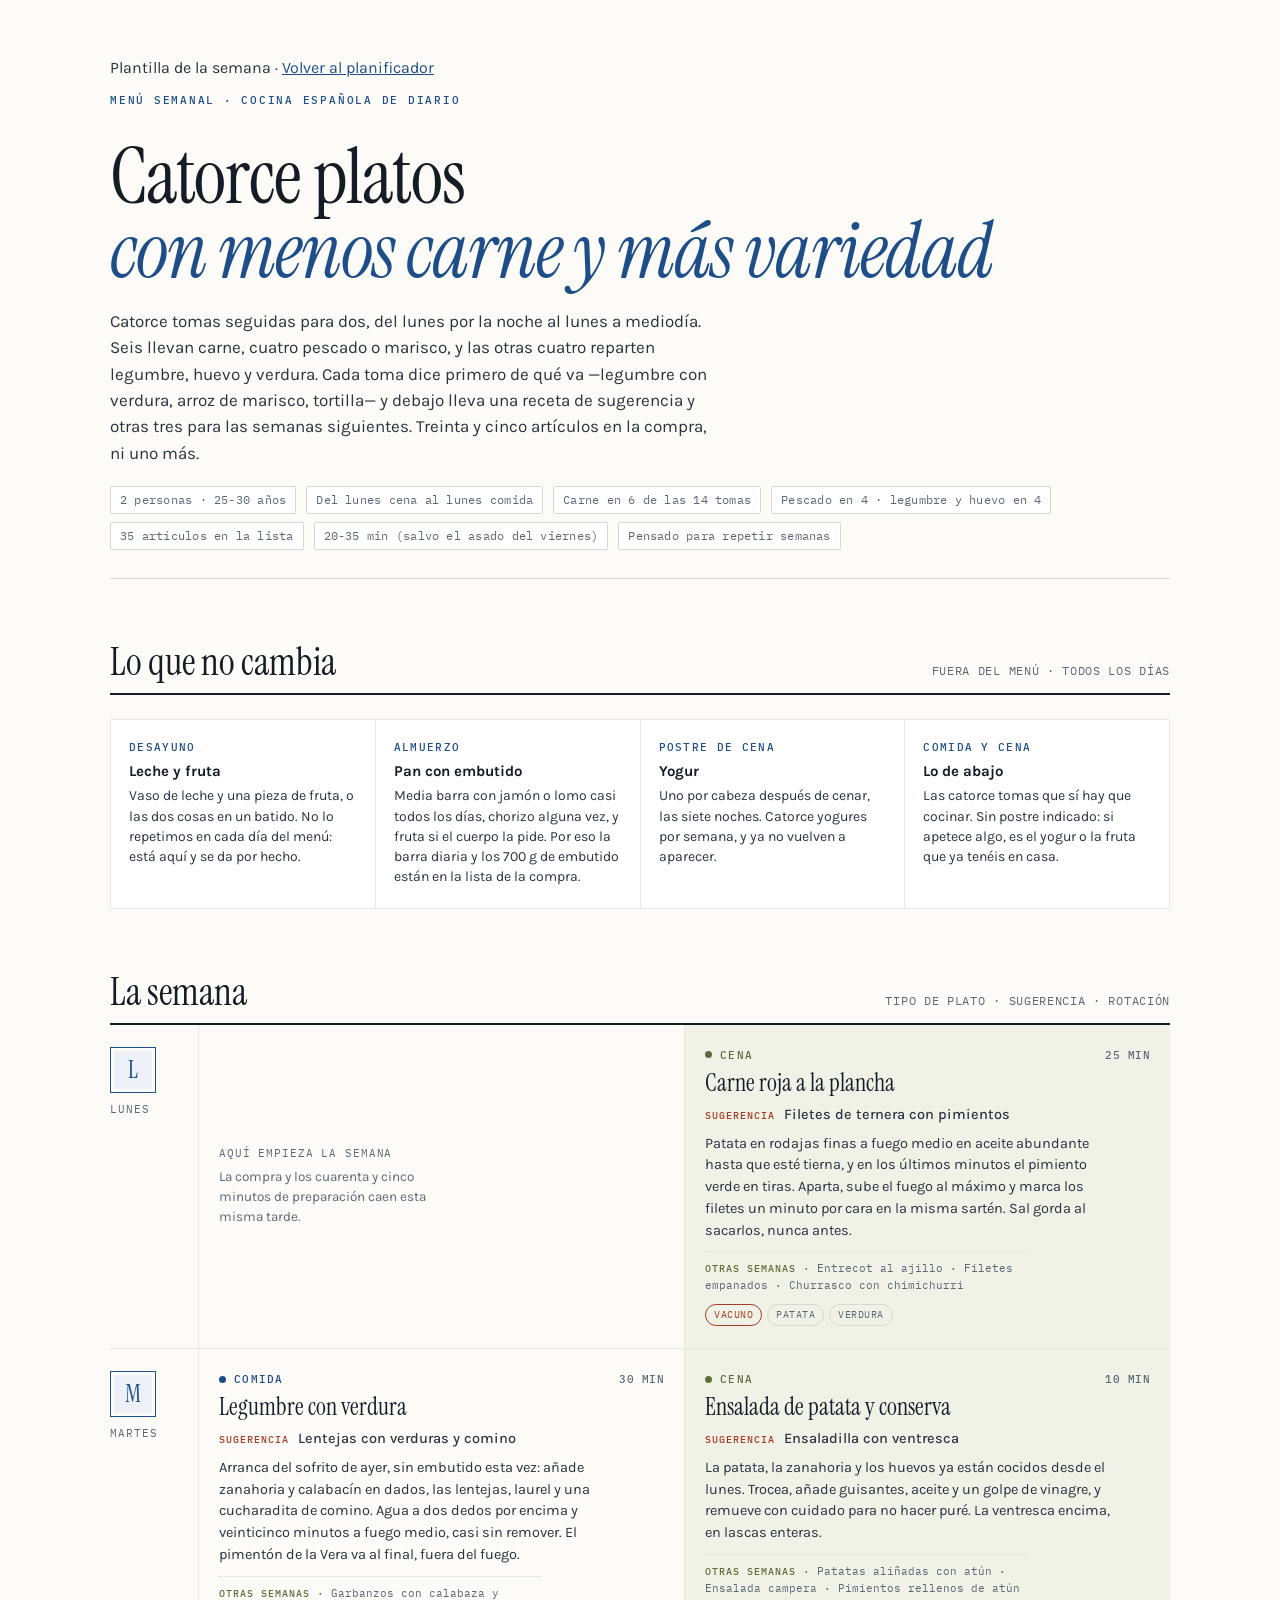
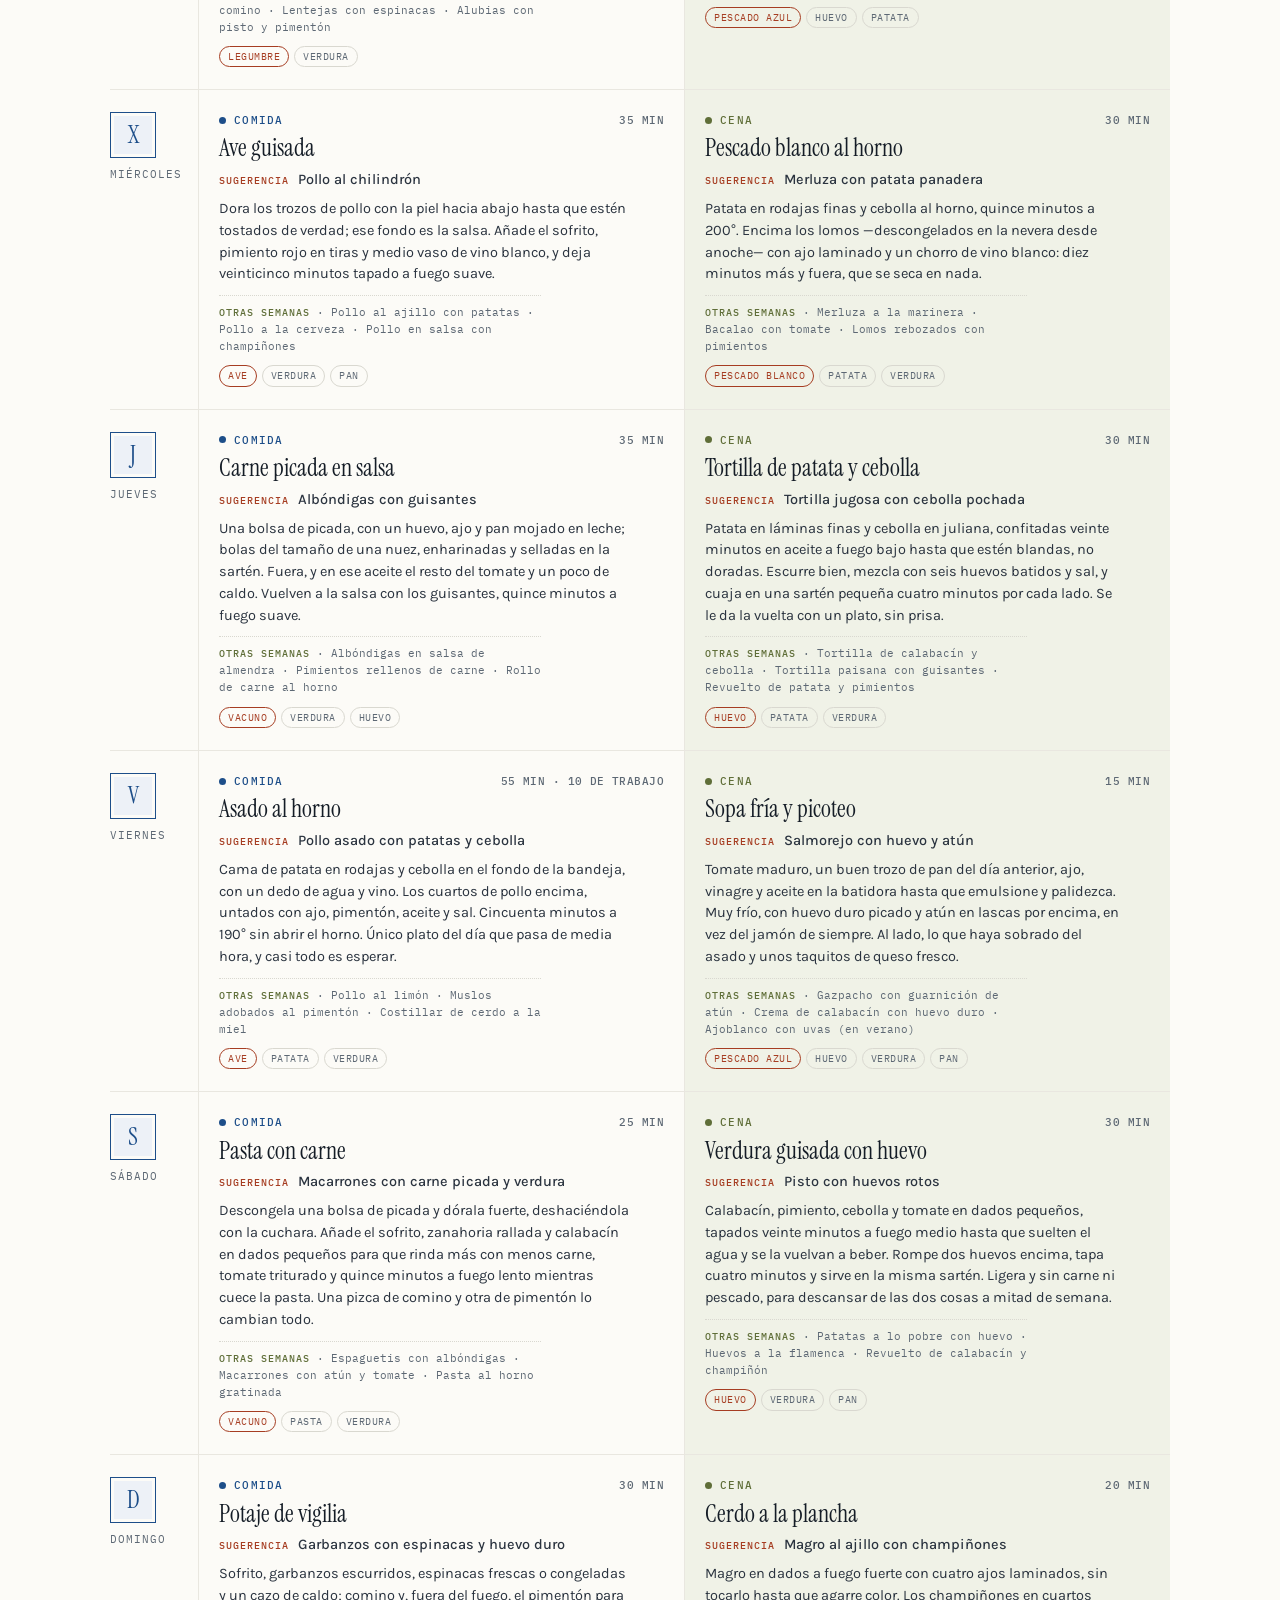
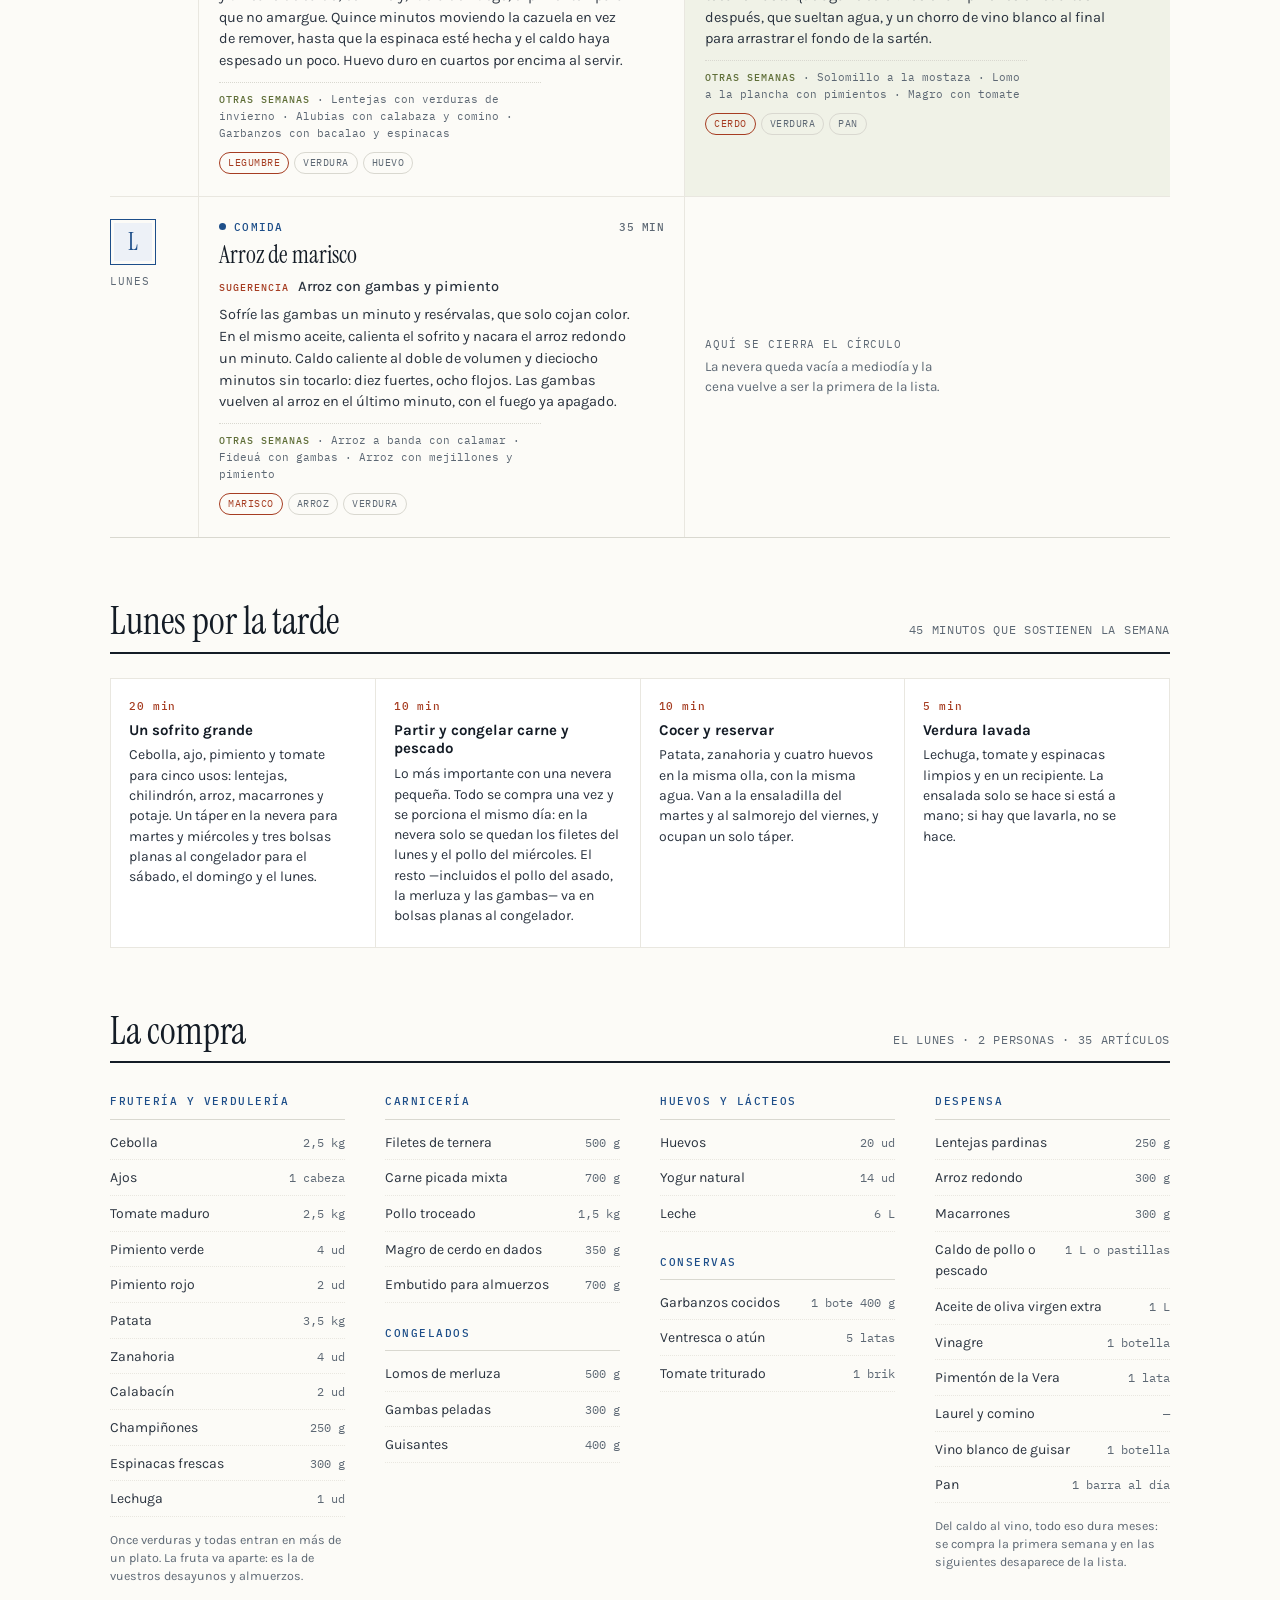
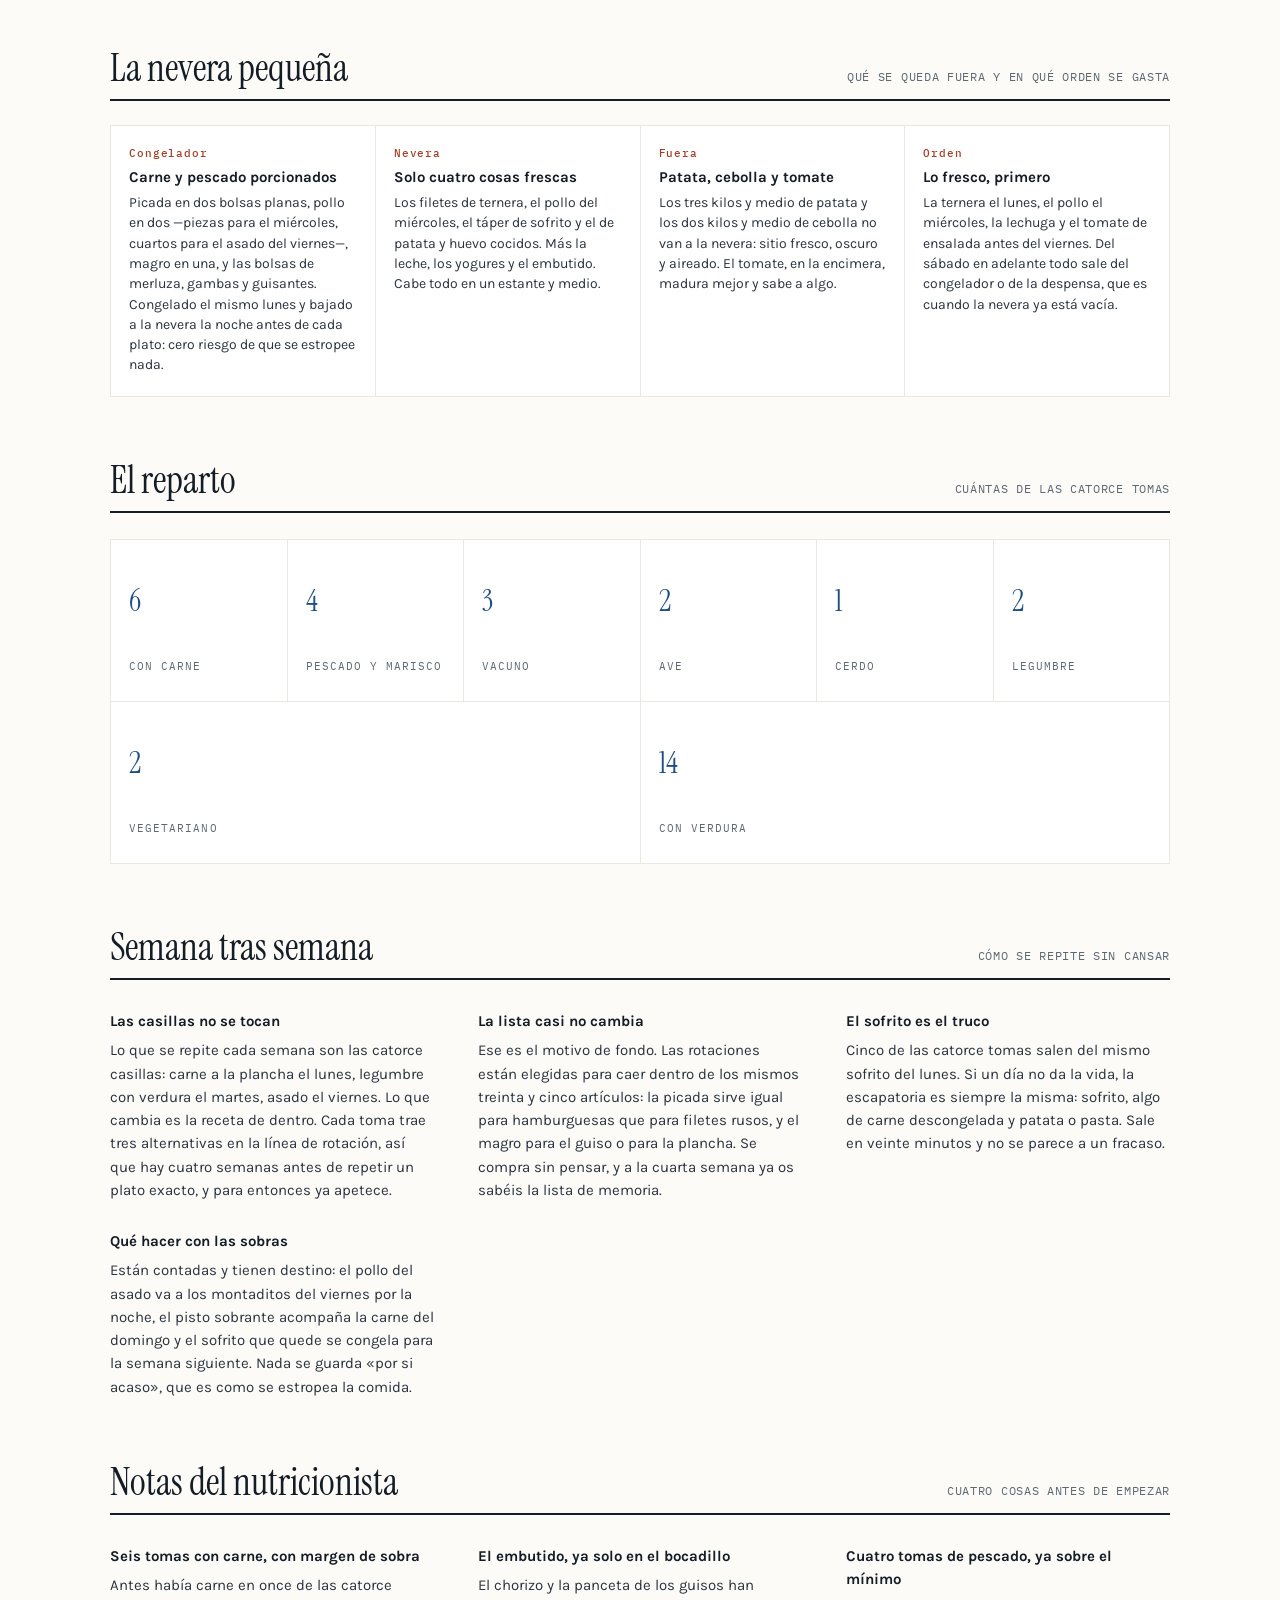
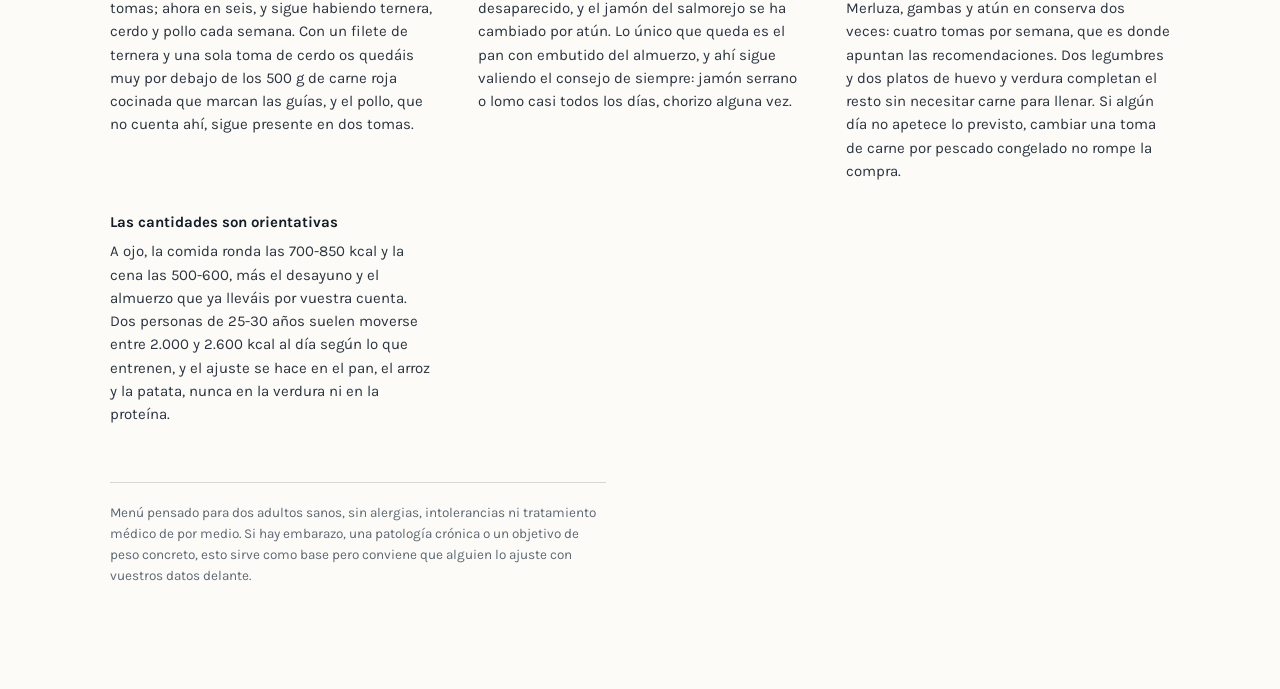
==== commit b35e7427: "Pasar el arroz de marisco al lunes y la carne picada al jueves Con la carne picada el lunes a mediod" ====
--- a/plantilla.html
+++ b/plantilla.html
@@ -148,11 +148,11 @@
       </div>
       <div class="toma toma--comida">
         <div class="toma-cab"><span class="marca"></span>Comida<span class="reloj">35 min</span></div>
-        <h3>Arroz de marisco</h3>
-        <p class="sug"><em>Sugerencia</em><b>Arroz con gambas y pimiento</b></p>
-        <p>Sofríe las gambas un minuto y resérvalas, que solo cojan color. En el mismo aceite, calienta el sofrito y nacara el arroz redondo un minuto. Caldo caliente al doble de volumen y dieciocho minutos sin tocarlo: diez fuertes, ocho flojos. Las gambas vuelven al arroz en el último minuto, con el fuego ya apagado.</p>
-        <p class="rot"><em>Otras semanas</em> · Arroz a banda con calamar · Fideuá con gambas · Arroz con mejillones y pimiento</p>
-        <ul class="chips"><li class="destaca">Marisco</li><li>Arroz</li><li>Verdura</li></ul>
+        <h3>Carne picada en salsa</h3>
+        <p class="sug"><em>Sugerencia</em><b>Albóndigas con guisantes</b></p>
+        <p>Una bolsa de picada, con un huevo, ajo y pan mojado en leche; bolas del tamaño de una nuez, enharinadas y selladas en la sartén. Fuera, y en ese aceite el resto del tomate y un poco de caldo. Vuelven a la salsa con los guisantes, quince minutos a fuego suave.</p>
+        <p class="rot"><em>Otras semanas</em> · Albóndigas en salsa de almendra · Pimientos rellenos de carne · Rollo de carne al horno</p>
+        <ul class="chips"><li class="destaca">Vacuno</li><li>Verdura</li><li>Huevo</li></ul>
       </div>
       <div class="toma toma--cena">
         <div class="toma-cab"><span class="marca"></span>Cena<span class="reloj">30 min</span></div>
@@ -240,11 +240,11 @@
       </div>
       <div class="toma toma--comida">
         <div class="toma-cab"><span class="marca"></span>Comida<span class="reloj">35 min</span></div>
-        <h3>Carne picada en salsa</h3>
-        <p class="sug"><em>Sugerencia</em><b>Albóndigas con guisantes</b></p>
-        <p>La picada que queda, con un huevo, ajo y pan mojado en leche; bolas del tamaño de una nuez, enharinadas y selladas en la sartén. Fuera, y en ese aceite el resto del tomate y un poco de caldo. Vuelven a la salsa con los guisantes, quince minutos a fuego suave.</p>
-        <p class="rot"><em>Otras semanas</em> · Albóndigas en salsa de almendra · Pimientos rellenos de carne · Rollo de carne al horno</p>
-        <ul class="chips"><li class="destaca">Vacuno</li><li>Verdura</li><li>Huevo</li></ul>
+        <h3>Arroz de marisco</h3>
+        <p class="sug"><em>Sugerencia</em><b>Arroz con gambas y pimiento</b></p>
+        <p>Sofríe las gambas un minuto y resérvalas, que solo cojan color. En el mismo aceite, calienta el sofrito y nacara el arroz redondo un minuto. Caldo caliente al doble de volumen y dieciocho minutos sin tocarlo: diez fuertes, ocho flojos. Las gambas vuelven al arroz en el último minuto, con el fuego ya apagado.</p>
+        <p class="rot"><em>Otras semanas</em> · Arroz a banda con calamar · Fideuá con gambas · Arroz con mejillones y pimiento</p>
+        <ul class="chips"><li class="destaca">Marisco</li><li>Arroz</li><li>Verdura</li></ul>
       </div>
       <div class="toma toma--linde">
         <p>Aquí se cierra el círculo</p>
@@ -263,7 +263,7 @@
     <div class="tarea">
       <p class="reloj">20 min</p>
       <h3>Un sofrito grande</h3>
-      <p>Cebolla, ajo, pimiento y tomate para cinco usos: lentejas, chilindrón, arroz, macarrones y potaje. Un táper en la nevera para lo de esta semana y dos bolsas planas al congelador para el sábado y el domingo.</p>
+      <p>Cebolla, ajo, pimiento y tomate para cinco usos: lentejas, chilindrón, arroz, macarrones y potaje. Un táper en la nevera para martes y miércoles y tres bolsas planas al congelador para el sábado, el domingo y el lunes.</p>
     </div>
     <div class="tarea">
       <p class="reloj">10 min</p>
